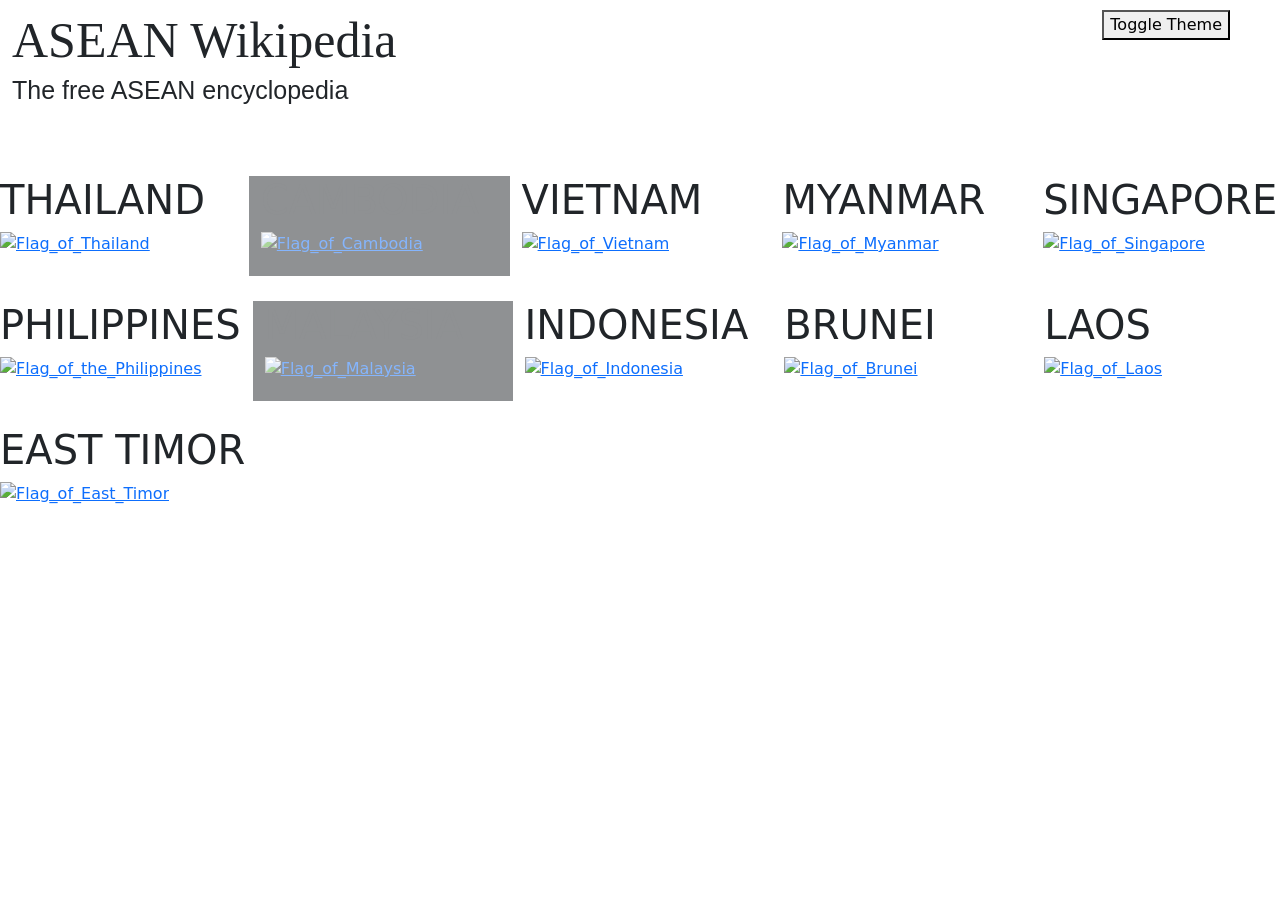
==== index.html @ 9432ce74 "Update index.html" ====
<!DOCTYPE html>
<html lang="en">
<head>
    <meta charset="UTF-8">
    <meta name="viewport" content="width=device-width, initial-scale=1.0">
    <title>ASEAN pedia</title>
     <link href="https://cdn.jsdelivr.net/npm/bootstrap@5.0.2/dist/css/bootstrap.min.css" rel="stylesheet" integrity="sha384-EVSTQN3/azprG1Anm3QDgpJLIm9Nao0Yz1ztcQTwFspd3yD65VohhpuuCOmLASjC" crossorigin="anonymous">
    <style>
        .title{
            font-family: 'Times New Roman', Times, serif;
            font-size: 50px;
            margin-top: 40px; 
            margin-left: auto;
            line-height: 0%;
        }
        .sub-title{
            font-size: 25px;
            font-family: 'Gill Sans', 'Gill Sans MT', Calibri, 'Trebuchet MS', sans-serif;
            margin-top: 0%; 
            margin-left: auto;
        }
        .flags{
            margin-left: auto;
        }
        .thailand{
            height: 100px;
            width: 100px;
            margin-right: 0%;
        }
        .placeholder{
            height: 100px;
            width: 100px;
        }
        .row1-flags{
            margin-top: 50px;
        }
        .row2-flags{
            margin-top: 25px;
        }
        .row3-flags{
            margin-top: 25px;
        }
        .theme-bth{
            position: absolute;
            top: 10px;
            right: 50px;
        }
        .dark-theme {
            background-color: #000000;
            color: #ffffff;
        }
    </style>
</head>
<body>
    <button class="theme-bth" onclick="toggleTheme()">Toggle Theme</button>
    <div class="row title">
        <p> ASEAN Wikipedia <p>
    </div>
    <div class="row sub-title">
         <p>The free ASEAN encyclopedia</p>
    </div>
    <div class="row row1-flags">
        <div class="col placeholder0">
            <h1>THAILAND</h1>
            <a href="Thailand.html">
                <img src="Flag_of_Thailand.svg" alt="Flag_of_Thailand" width="250px" height="150px">
            </a>
        </div> 
        <div class="col placeholder">
            <h1>CAMBODIA</h1>
            <a href="Cambodia.html">
                <img src="Flag_of_Cambodia.svg" alt="Flag_of_Cambodia" width="250px" height="150px">
            </a>
        </div>
        <div class="col placeholder2">
            <h1>VIETNAM</h1>
            <a href="Vietnam.html">
                <img src="Flag_of_Vietnam.svg.webp" alt="Flag_of_Vietnam" width="250px" height="150px">
            </a>
        </div>
        <div class="col placeholder3">
            <h1>MYANMAR</h1>
            <a href="Myanmar.html">
                <img src="Flag_of_Myanmar.svg" alt="Flag_of_Myanmar" width="250px" height="150px">
            </a>    
        </div>
        <div class="col placeholder4">
            <h1>SINGAPORE</h1>
            <a href="Singapore.html">
                <img src="Flag_of_Singapore.svg.webp" alt="Flag_of_Singapore" width="250px" height="150px">
            </a>
        </div>
    </div>
    <div class="row row2-flags">
        <div class="col placeholder0">
            <h1>PHILIPPINES</h1>
            <a href="Philippines.html">
                <img src="Flag_of_the_Philippines.svg.webp" alt="Flag_of_the_Philippines" width="250px" height="150px">
            </a>
        </div> 
        <div class="col placeholder">
         <h1>MALAYSIA</h1>
            <a href="Malaysia.html">
                <img src="Flag_of_Malaysia.svg.webp" alt="Flag_of_Malaysia" width="250px" height="150px">
            </a>
        </div>
        <div class="col placeholder2">
            <h1>INDONESIA</h1>
            <a href="Indonesia.html">
                <img src="Flag_of_Indonesia.svg.webp" alt="Flag_of_Indonesia" width="250px" height="150px">
            </a>
        </div>
        <div class="col placeholder3">
            <h1>BRUNEI</h1>
            <a href="Brunei.html">
                <img src="Flag_of_Brunei.svg.webp" alt="Flag_of_Brunei" width="250px" height="150px">
            </a>
        </div>
        <div class="col placeholder4">
            <h1>LAOS</h1>
            <a href="Laos.html">
                <img src="Flag_of_Laos.svg.webp" alt="Flag_of_Laos" width="250px" height="150px">
            </a>
        </div>
    </div>
    <div class="row row3-flags">
        <div class="col placeholder0">
            <h1>EAST TIMOR</h1>
            <a href="East_Timor.html">
                <img src="Flag_of_East_Timor.svg" alt="Flag_of_East_Timor" width="250px" height="150px">
            </a>
        </div>




    <script>
        function toggleTheme() {
            document.body.classList.toggle('dark-theme');
        }
    </script>
</body>
</html>
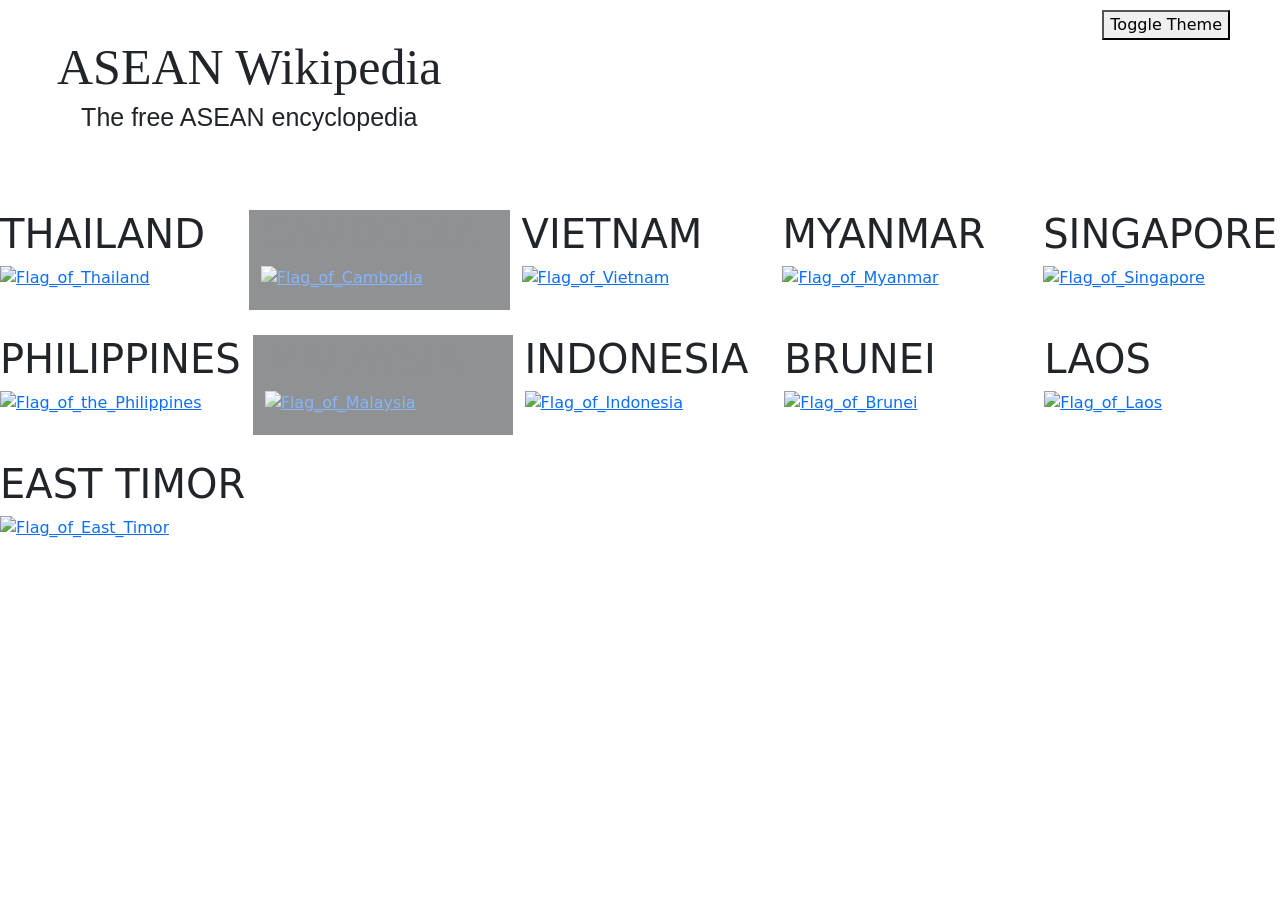
==== commit 3a267904: "Main update" ====
--- a/index.html
+++ b/index.html
@@ -40,7 +40,7 @@
         .row3-flags{
             margin-top: 25px;
         }
-        .theme-bth{
+        .theme-button{
             position: absolute;
             top: 10px;
             right: 50px;
@@ -52,13 +52,15 @@
     </style>
 </head>
 <body>
-    <button class="theme-bth" onclick="toggleTheme()">Toggle Theme</button>
+    <button class="theme-button" onclick="toggleTheme()">Toggle Theme</button>
+    <a href="index.html" class="btn" style="margin-left: 20px; margin-top: 20px;">
     <div class="row title">
-        <p> ASEAN Wikipedia <p>
-    </div>
-    <div class="row sub-title">
-         <p>The free ASEAN encyclopedia</p>
-    </div>
+          <p> ASEAN Wikipedia <p>
+     </div>
+     <div class="row sub-title">
+          <p>The free ASEAN encyclopedia</p>
+        </div>
+    </a>
     <div class="row row1-flags">
         <div class="col placeholder0">
             <h1>THAILAND</h1>
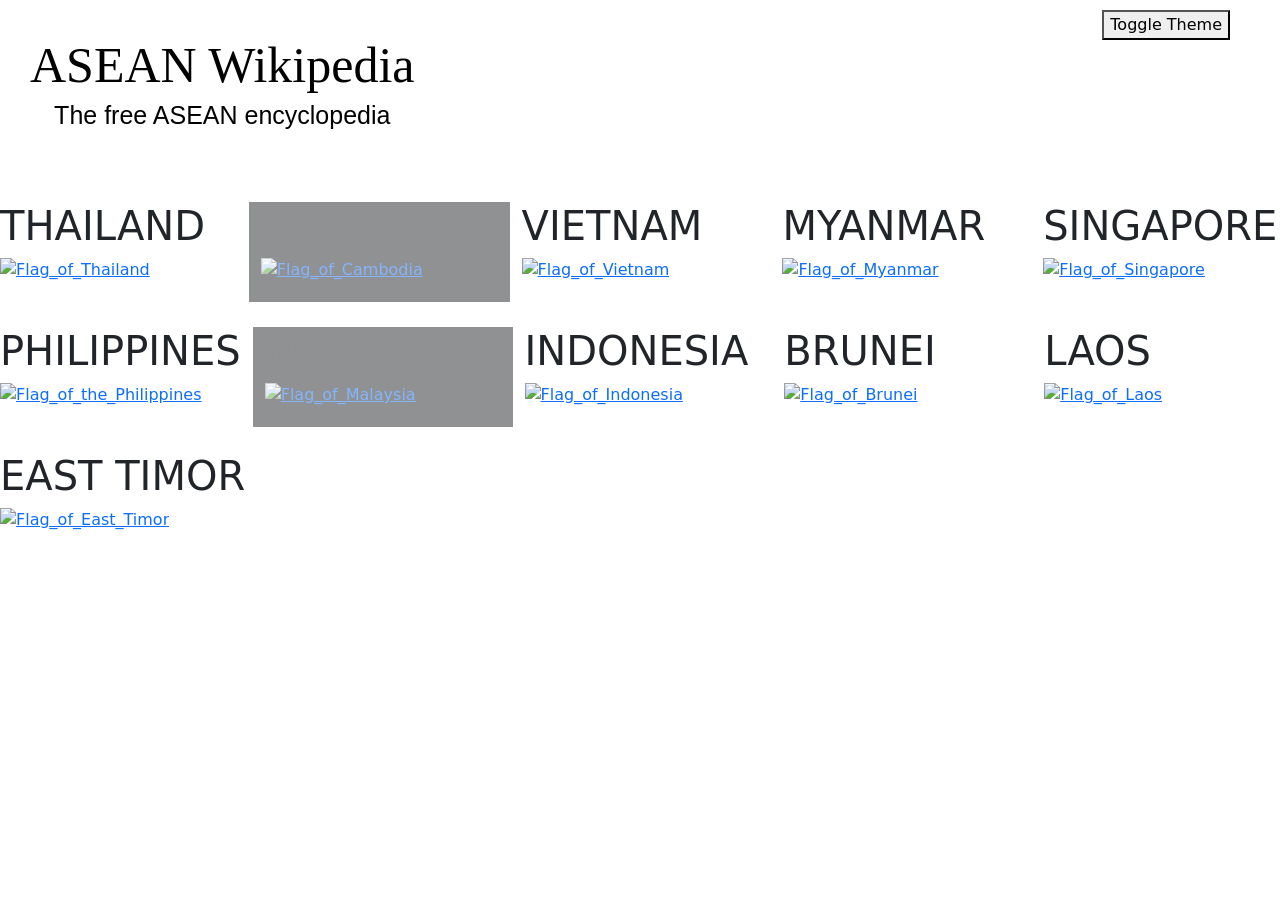
==== commit 9075acb6: "fony" ====
--- a/index.html
+++ b/index.html
@@ -48,19 +48,34 @@
         .dark-theme {
             background-color: #000000;
             color: #ffffff;
+            a {
+                color: #ffffff;
+            } 
+        }
+        .title-button{
+            background-color: transparent;
+            border: none;
+        }
+        .title-all{
+            text-decoration: none;
+            color: black;
+            
         }
     </style>
 </head>
 <body>
     <button class="theme-button" onclick="toggleTheme()">Toggle Theme</button>
-    <a href="index.html" class="btn" style="margin-left: 20px; margin-top: 20px;">
-    <div class="row title">
-          <p> ASEAN Wikipedia <p>
-     </div>
-     <div class="row sub-title">
-          <p>The free ASEAN encyclopedia</p>
-        </div>
-    </a>
+    <button class=title-button>
+      <a href="index.html" class="title-all" style="margin-left: 20px; margin-top: 20px;">
+      <div class="row title">
+            <p> ASEAN Wikipedia <p>
+       </div>
+       <div class="row sub-title">
+            <p>The free ASEAN encyclopedia</p>
+         </div>
+     </a>
+    </button>
+
     <div class="row row1-flags">
         <div class="col placeholder0">
             <h1>THAILAND</h1>
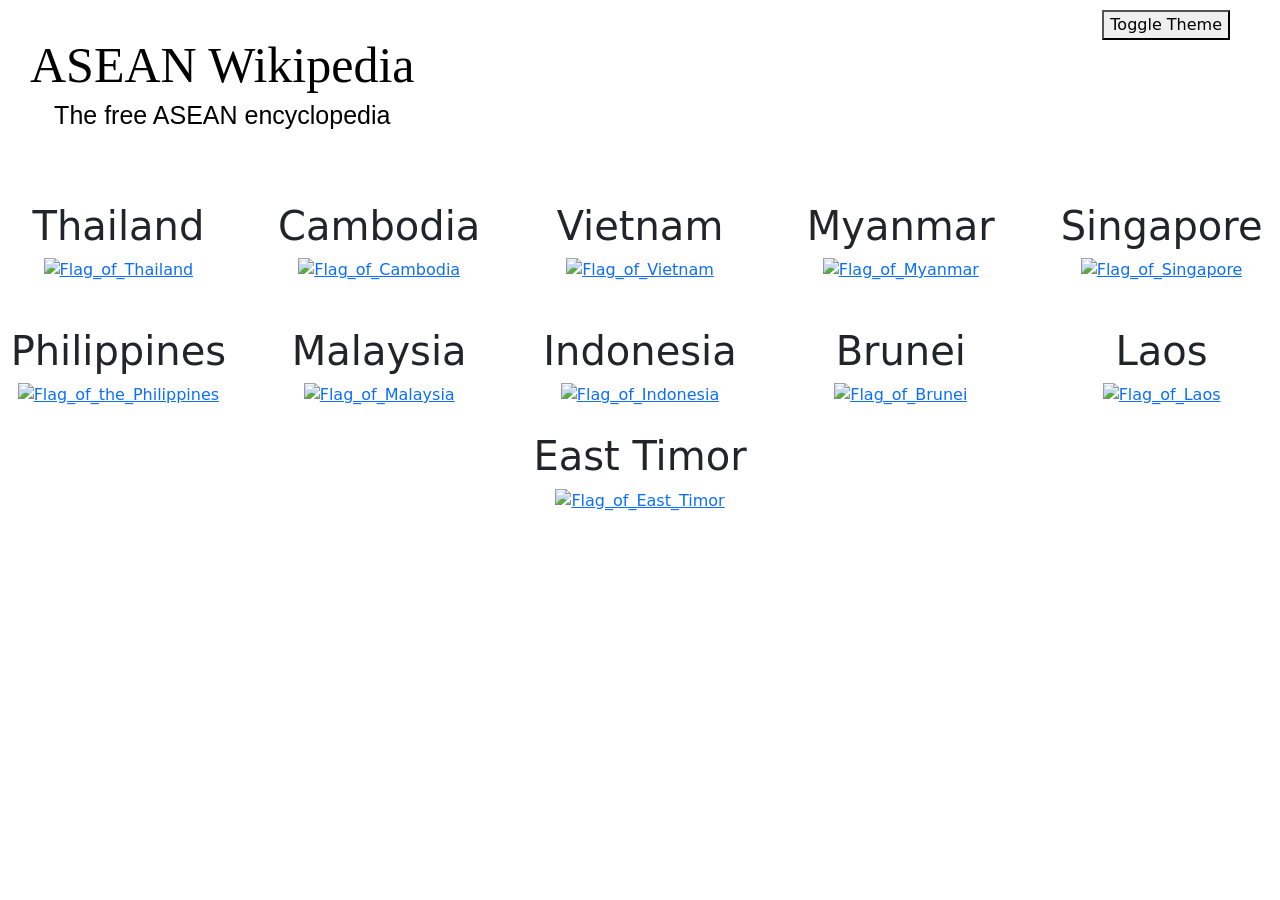
==== commit cb402b33: "Fixed UI elements" ====
--- a/index.html
+++ b/index.html
@@ -76,73 +76,73 @@
      </a>
     </button>
 
-    <div class="row row1-flags">
-        <div class="col placeholder0">
-            <h1>THAILAND</h1>
+    <div class="row row1-flags" style="text-align: center;">
+        <div class="col thailand">
+            <h1>Thailand</h1>
             <a href="Thailand.html">
                 <img src="Flag_of_Thailand.svg" alt="Flag_of_Thailand" width="250px" height="150px">
             </a>
         </div> 
-        <div class="col placeholder">
-            <h1>CAMBODIA</h1>
+        <div class="col cambodia">
+            <h1>Cambodia</h1>
             <a href="Cambodia.html">
                 <img src="Flag_of_Cambodia.svg" alt="Flag_of_Cambodia" width="250px" height="150px">
             </a>
         </div>
-        <div class="col placeholder2">
-            <h1>VIETNAM</h1>
+        <div class="col vietnam">
+            <h1>Vietnam</h1>
             <a href="Vietnam.html">
                 <img src="Flag_of_Vietnam.svg.webp" alt="Flag_of_Vietnam" width="250px" height="150px">
             </a>
         </div>
-        <div class="col placeholder3">
-            <h1>MYANMAR</h1>
+        <div class="col myanmar">
+            <h1>Myanmar</h1>
             <a href="Myanmar.html">
                 <img src="Flag_of_Myanmar.svg" alt="Flag_of_Myanmar" width="250px" height="150px">
             </a>    
         </div>
-        <div class="col placeholder4">
-            <h1>SINGAPORE</h1>
+        <div class="col singapore">
+            <h1>Singapore</h1>
             <a href="Singapore.html">
                 <img src="Flag_of_Singapore.svg.webp" alt="Flag_of_Singapore" width="250px" height="150px">
             </a>
         </div>
     </div>
-    <div class="row row2-flags">
-        <div class="col placeholder0">
-            <h1>PHILIPPINES</h1>
+    <div class="row row2-flags" style="text-align: center;">
+        <div class="col philippines">
+            <h1>Philippines</h1>
             <a href="Philippines.html">
                 <img src="Flag_of_the_Philippines.svg.webp" alt="Flag_of_the_Philippines" width="250px" height="150px">
             </a>
         </div> 
-        <div class="col placeholder">
-         <h1>MALAYSIA</h1>
+        <div class="col malaysia">
+         <h1>Malaysia</h1>
             <a href="Malaysia.html">
                 <img src="Flag_of_Malaysia.svg.webp" alt="Flag_of_Malaysia" width="250px" height="150px">
             </a>
         </div>
-        <div class="col placeholder2">
-            <h1>INDONESIA</h1>
+        <div class="col indonesia">
+            <h1>Indonesia</h1>
             <a href="Indonesia.html">
                 <img src="Flag_of_Indonesia.svg.webp" alt="Flag_of_Indonesia" width="250px" height="150px">
             </a>
         </div>
-        <div class="col placeholder3">
-            <h1>BRUNEI</h1>
+        <div class="col brunei">
+            <h1>Brunei</h1>
             <a href="Brunei.html">
                 <img src="Flag_of_Brunei.svg.webp" alt="Flag_of_Brunei" width="250px" height="150px">
             </a>
         </div>
-        <div class="col placeholder4">
-            <h1>LAOS</h1>
+        <div class="col laos">
+            <h1>Laos</h1>
             <a href="Laos.html">
                 <img src="Flag_of_Laos.svg.webp" alt="Flag_of_Laos" width="250px" height="150px">
             </a>
         </div>
     </div>
-    <div class="row row3-flags">
-        <div class="col placeholder0">
-            <h1>EAST TIMOR</h1>
+    <div class="row row3-flags" style="text-align: center;">
+        <div class="col east-timor">
+            <h1>East Timor</h1>
             <a href="East_Timor.html">
                 <img src="Flag_of_East_Timor.svg" alt="Flag_of_East_Timor" width="250px" height="150px">
             </a>
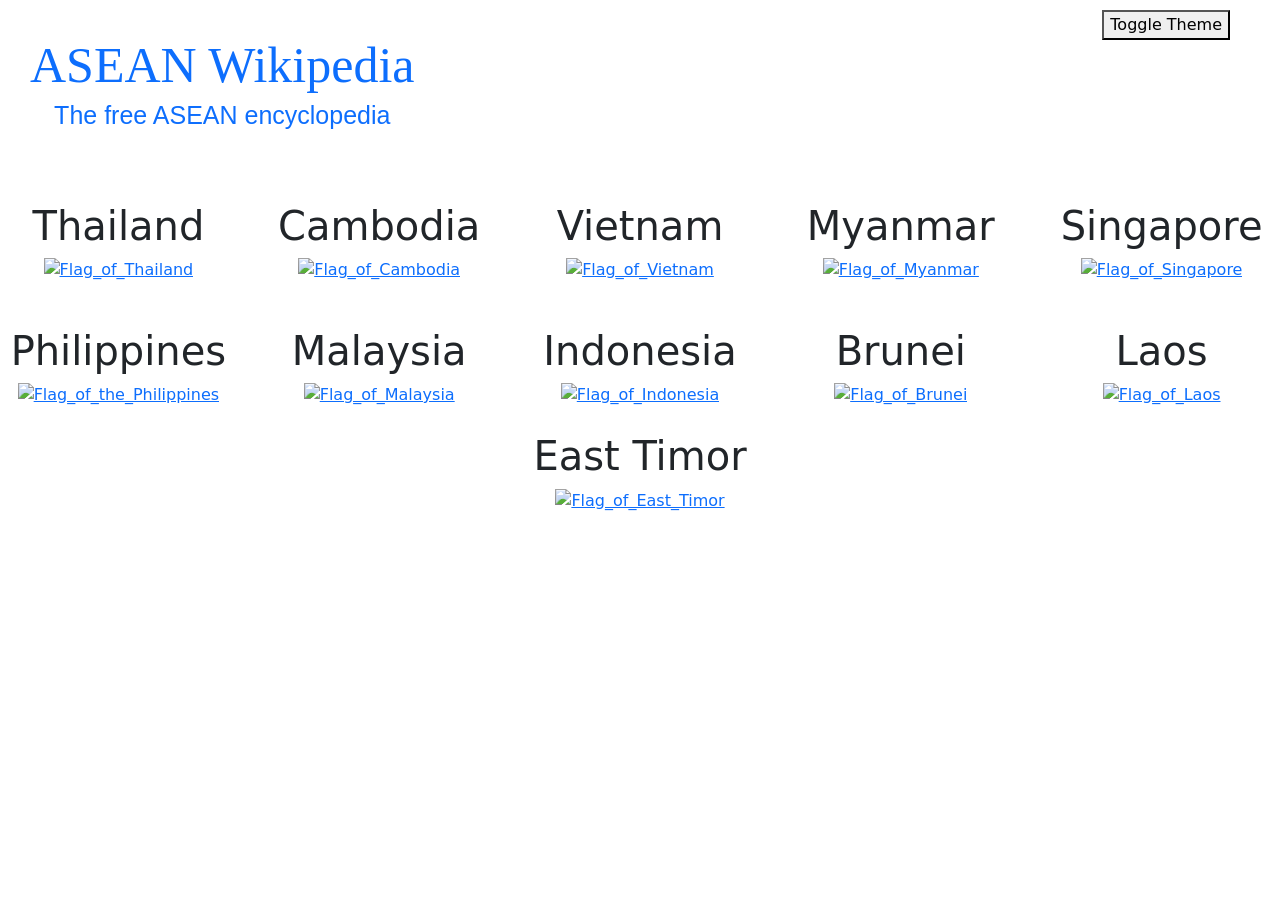
==== commit 940e08cd: "Added Comments" ====
--- a/index.html
+++ b/index.html
@@ -4,7 +4,7 @@
     <meta charset="UTF-8">
     <meta name="viewport" content="width=device-width, initial-scale=1.0">
     <title>ASEAN pedia</title>
-     <link href="https://cdn.jsdelivr.net/npm/bootstrap@5.0.2/dist/css/bootstrap.min.css" rel="stylesheet" integrity="sha384-EVSTQN3/azprG1Anm3QDgpJLIm9Nao0Yz1ztcQTwFspd3yD65VohhpuuCOmLASjC" crossorigin="anonymous">
+     <link href="https://cdn.jsdelivr.net/npm/bootstrap@5.0.2/dist/css/bootstrap.min.css" rel="stylesheet" integrity="sha384-EVSTQN3/azprG1Anm3QDgpJLIm9Nao0Yz1ztcQTwFspd3yD65VohhpuuCOmLASjC" crossorigin="anonymous"> <!-- Bootstrap CSS -->
     <style>
         .title{
             font-family: 'Times New Roman', Times, serif;
@@ -49,7 +49,7 @@
             background-color: #000000;
             color: #ffffff;
             a {
-                color: #ffffff;
+                color: #ffffff; <!-- Link Color -->
             } 
         }
         .title-button{
@@ -57,15 +57,15 @@
             border: none;
         }
         .title-all{
-            text-decoration: none;
+            text-decoration: none; <!-- Link Underline -->
             color: black;
             
         }
     </style>
 </head>
 <body>
-    <button class="theme-button" onclick="toggleTheme()">Toggle Theme</button>
-    <button class=title-button>
+    <button class="theme-button" onclick="toggleTheme()">Toggle Theme</button> <!-- Theme button -->
+    <button class=title-button> <!-- Title and subtitle -->
       <a href="index.html" class="title-all" style="margin-left: 20px; margin-top: 20px;">
       <div class="row title">
             <p> ASEAN Wikipedia <p>
@@ -76,7 +76,7 @@
      </a>
     </button>
 
-    <div class="row row1-flags" style="text-align: center;">
+    <div class="row row1-flags" style="text-align: center;"> <!-- Row 1 of flags -->
         <div class="col thailand">
             <h1>Thailand</h1>
             <a href="Thailand.html">
@@ -108,7 +108,7 @@
             </a>
         </div>
     </div>
-    <div class="row row2-flags" style="text-align: center;">
+    <div class="row row2-flags" style="text-align: center;"> <!-- Row 2 of flags -->
         <div class="col philippines">
             <h1>Philippines</h1>
             <a href="Philippines.html">
@@ -140,7 +140,7 @@
             </a>
         </div>
     </div>
-    <div class="row row3-flags" style="text-align: center;">
+    <div class="row row3-flags" style="text-align: center;"> <!-- Row 3 of flags -->
         <div class="col east-timor">
             <h1>East Timor</h1>
             <a href="East_Timor.html">
@@ -153,7 +153,7 @@
 
     <script>
         function toggleTheme() {
-            document.body.classList.toggle('dark-theme');
+            document.body.classList.toggle('dark-theme'); <!-- Function to toggle between light and dark theme -->
         }
     </script>
 </body>
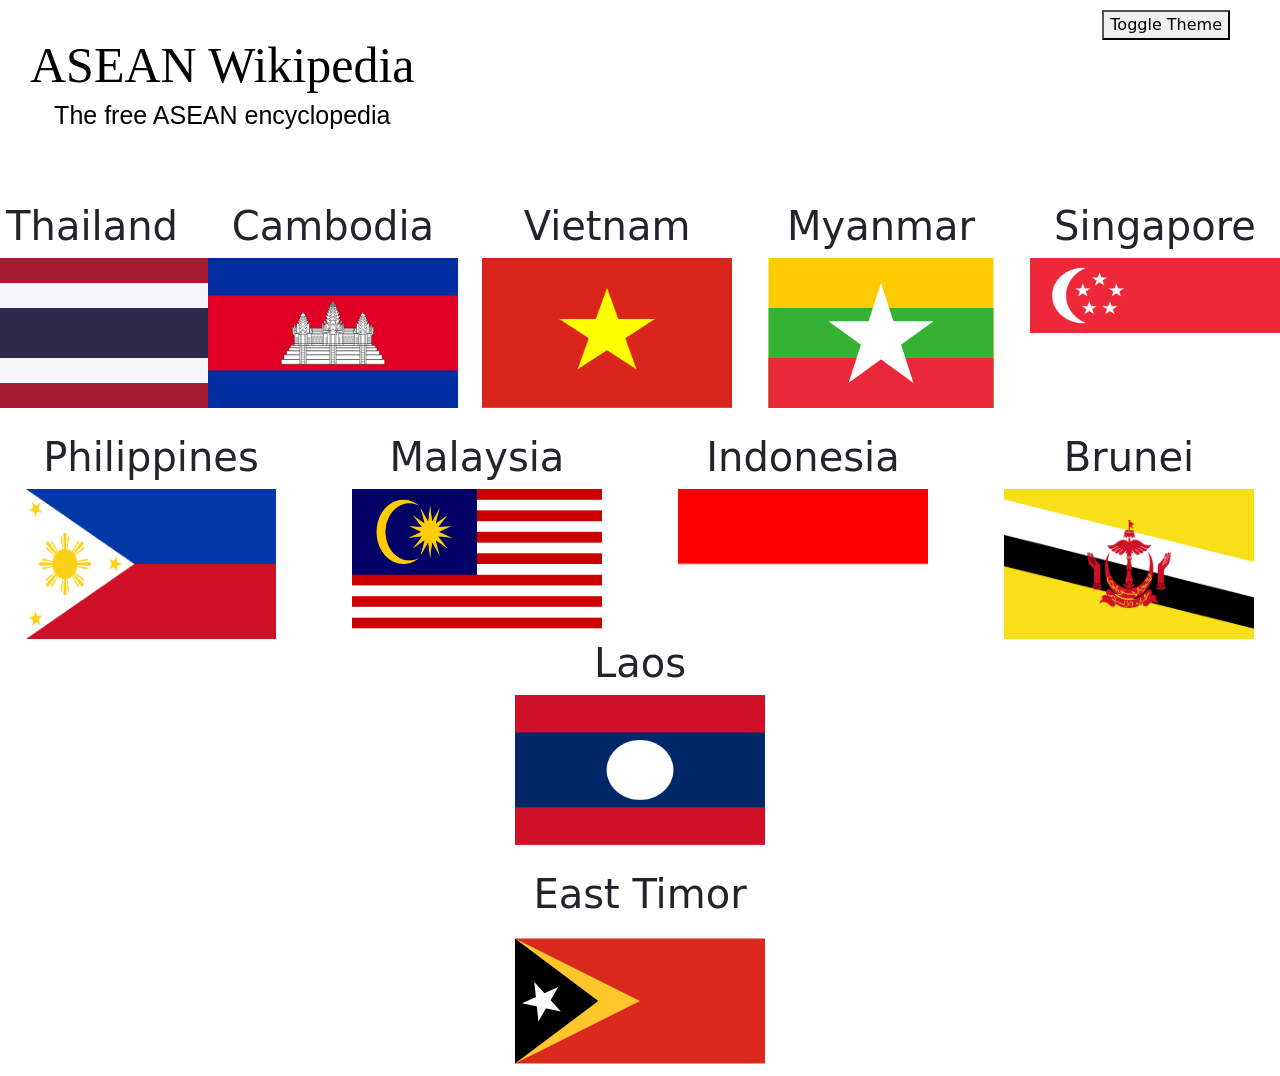
==== commit 75657334: "Fixed UI bug" ====
--- a/index.html
+++ b/index.html
@@ -49,7 +49,7 @@
             background-color: #000000;
             color: #ffffff;
             a {
-                color: #ffffff; <!-- Link Color -->
+                color: #ffffff;
             } 
         }
         .title-button{
@@ -57,7 +57,7 @@
             border: none;
         }
         .title-all{
-            text-decoration: none; <!-- Link Underline -->
+            text-decoration: none;
             color: black;
             
         }
@@ -80,31 +80,31 @@
         <div class="col thailand">
             <h1>Thailand</h1>
             <a href="Thailand.html">
-                <img src="Flag_of_Thailand.svg" alt="Flag_of_Thailand" width="250px" height="150px">
+                <img src="Flags/Flag_of_Thailand.svg" alt="Flag_of_Thailand" width="250px" height="150px">
             </a>
         </div> 
         <div class="col cambodia">
             <h1>Cambodia</h1>
             <a href="Cambodia.html">
-                <img src="Flag_of_Cambodia.svg" alt="Flag_of_Cambodia" width="250px" height="150px">
+                <img src="Flags/Flag_of_Cambodia.svg" alt="Flag_of_Cambodia" width="250px" height="150px">
             </a>
         </div>
         <div class="col vietnam">
             <h1>Vietnam</h1>
             <a href="Vietnam.html">
-                <img src="Flag_of_Vietnam.svg.webp" alt="Flag_of_Vietnam" width="250px" height="150px">
+                <img src="Flags/Flag_of_Vietnam.svg.webp" alt="Flag_of_Vietnam" width="250px" height="150px">
             </a>
         </div>
         <div class="col myanmar">
             <h1>Myanmar</h1>
             <a href="Myanmar.html">
-                <img src="Flag_of_Myanmar.svg" alt="Flag_of_Myanmar" width="250px" height="150px">
+                <img src="Flags/Flag_of_Myanmar.svg" alt="Flag_of_Myanmar" width="250px" height="150px">
             </a>    
         </div>
         <div class="col singapore">
             <h1>Singapore</h1>
             <a href="Singapore.html">
-                <img src="Flag_of_Singapore.svg.webp" alt="Flag_of_Singapore" width="250px" height="150px">
+                <img src="Flags/Flag_of_Singapore.svg.webp" alt="Flag_of_Singapore" width="250px" height="150px">
             </a>
         </div>
     </div>
@@ -112,31 +112,31 @@
         <div class="col philippines">
             <h1>Philippines</h1>
             <a href="Philippines.html">
-                <img src="Flag_of_the_Philippines.svg.webp" alt="Flag_of_the_Philippines" width="250px" height="150px">
+                <img src="Flags/Flag_of_the_Philippines.svg.webp" alt="Flag_of_the_Philippines" width="250px" height="150px">
             </a>
         </div> 
         <div class="col malaysia">
          <h1>Malaysia</h1>
             <a href="Malaysia.html">
-                <img src="Flag_of_Malaysia.svg.webp" alt="Flag_of_Malaysia" width="250px" height="150px">
+                <img src="Flags/Flag_of_Malaysia.svg.webp" alt="Flag_of_Malaysia" width="250px" height="150px">
             </a>
         </div>
         <div class="col indonesia">
             <h1>Indonesia</h1>
             <a href="Indonesia.html">
-                <img src="Flag_of_Indonesia.svg.webp" alt="Flag_of_Indonesia" width="250px" height="150px">
+                <img src="Flags/Flag_of_Indonesia.svg.webp" alt="Flag_of_Indonesia" width="250px" height="150px">
             </a>
         </div>
         <div class="col brunei">
             <h1>Brunei</h1>
             <a href="Brunei.html">
-                <img src="Flag_of_Brunei.svg.webp" alt="Flag_of_Brunei" width="250px" height="150px">
+                <img src="Flags/Flag_of_Brunei.svg.webp" alt="Flag_of_Brunei" width="250px" height="150px">
             </a>
         </div>
         <div class="col laos">
             <h1>Laos</h1>
             <a href="Laos.html">
-                <img src="Flag_of_Laos.svg.webp" alt="Flag_of_Laos" width="250px" height="150px">
+                <img src="Flags/Flag_of_Laos.svg.webp" alt="Flag_of_Laos" width="250px" height="150px">
             </a>
         </div>
     </div>
@@ -144,7 +144,7 @@
         <div class="col east-timor">
             <h1>East Timor</h1>
             <a href="East_Timor.html">
-                <img src="Flag_of_East_Timor.svg" alt="Flag_of_East_Timor" width="250px" height="150px">
+                <img src="Flags/Flag_of_East_Timor.svg" alt="Flag_of_East_Timor" width="250px" height="150px">
             </a>
         </div>
 
